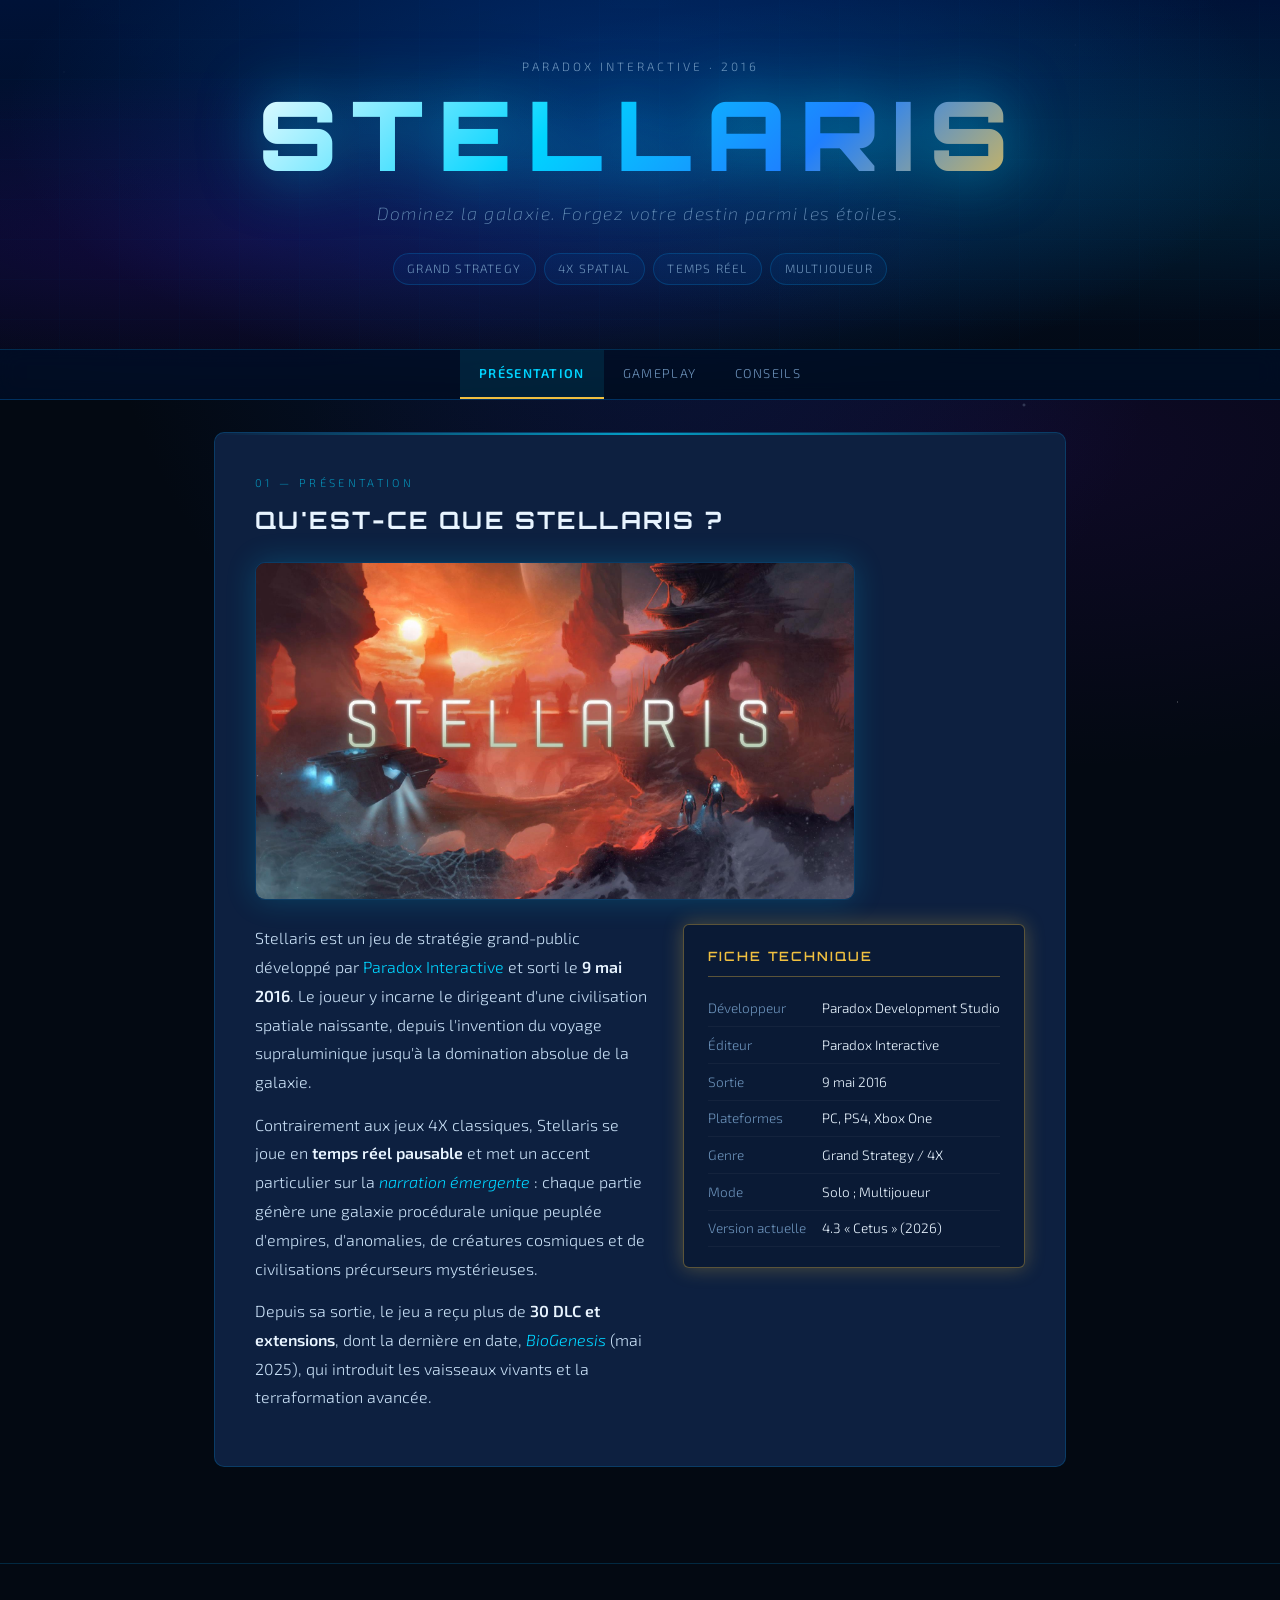
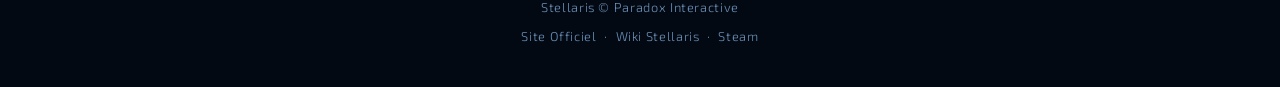
==== TP1/index.html @ 41fbeabe "V5" ====
<!DOCTYPE html>
<html lang="fr">
<head>
    <meta charset="UTF-8" />
    <meta name="viewport" content="width=device-width, initial-scale=1.0" />
    <title>Stellaris — Guide Complet</title>
    <link rel="stylesheet" href="TP2_CSS.css" />
</head>
<body>

<header>
    <div class="header-bg"></div>
    <div class="header-content">
        <p class="header-studio">Paradox Interactive · 2016</p>
        <h1>STELLARIS</h1>
        <p class="header-tagline">Dominez la galaxie. Forgez votre destin parmi les étoiles.</p>
        <div class="header-badges">
            <span class="badge">Grand Strategy</span>
            <span class="badge">4X Spatial</span>
            <span class="badge">Temps réel</span>
            <span class="badge">Multijoueur</span>
        </div>
    </div>
    <nav>
        <a href="index.html" class="active">Présentation</a>
        <a href="gameplay.html">Gameplay</a>
        <a href="conseils.html">Conseils</a>
    </nav>
</header>

<main>
<section id="presentation">
    <div class="section-label">01 — PRÉSENTATION</div>
    <h2>Qu'est-ce que Stellaris ?</h2>
    <img src="stellaris.jpg" alt="Stellaris - Logo et héros du jeu" class="section-img">
    <div class="two-col">
        <div>
            <p>
                Stellaris est un jeu de stratégie grand-public développé par
                <a href="https://www.paradoxinteractive.com" target="_blank">Paradox Interactive</a>
                et sorti le <strong>9 mai 2016</strong>. Le joueur y incarne le dirigeant d'une civilisation
                spatiale naissante, depuis l'invention du voyage supraluminique jusqu'à la domination absolue
                de la galaxie.
            </p>
            <p>
                Contrairement aux jeux 4X classiques, Stellaris se joue en <strong>temps réel pausable</strong>
                et met un accent particulier sur la <em>narration émergente</em> : chaque partie génère
                une galaxie procédurale unique peuplée d'empires, d'anomalies, de créatures cosmiques et
                de civilisations précurseurs mystérieuses.
            </p>
            <p>
                Depuis sa sortie, le jeu a reçu plus de <strong>30 DLC et extensions</strong>, dont la
                dernière en date, <em>BioGenesis</em> (mai 2025), qui introduit les vaisseaux vivants et
                la terraformation avancée.
            </p>
        </div>
        <div class="info-card">
            <h3>Fiche technique</h3>
            <table class="info-table">
                <tr><td>Développeur</td><td>Paradox Development Studio</td></tr>
                <tr><td>Éditeur</td><td>Paradox Interactive</td></tr>
                <tr><td>Sortie</td><td>9 mai 2016</td></tr>
                <tr><td>Plateformes</td><td>PC, PS4, Xbox One</td></tr>
                <tr><td>Genre</td><td>Grand Strategy / 4X</td></tr>
                <tr><td>Mode</td><td>Solo ; Multijoueur</td></tr>
                <tr><td>Version actuelle</td><td>4.3 « Cetus » (2026)</td></tr>
            </table>
        </div>
    </div>
</section>
</main>

<footer>
    <p>Stellaris © Paradox Interactive</p>
    <p class="footer-links">
        <a href="https://www.paradoxinteractive.com" target="_blank">Site Officiel</a> ·
        <a href="https://stellaris.paradoxwikis.com" target="_blank">Wiki Stellaris</a> ·
        <a href="https://store.steampowered.com/app/281990/Stellaris/" target="_blank">Steam</a>
    </p>
</footer>

</body>
</html>
---- TP1/TP2_CSS.css ----
@import url('https://fonts.googleapis.com/css2?family=Orbitron:wght@400;600;700;900&family=Exo+2:ital,wght@0,200;0,300;0,400;0,600;1,300&display=swap');

:root {
    --bg-void:     #030912;
    --bg-deep:     #060f1f;
    --bg-mid:      #0a1a35;
    --bg-card:     #0d2040;
    --bg-card-alt: #091628;
    --cyan:        #00d4ff;
    --blue:        #1e7fff;
    --gold:        #f0c040;
    --gold-dim:    #b8902a;
    --green:       #39d98a;
    --pink:        #ff6eb4;
    --text:        #c8dff5;
    --text-dim:    #6a90b8;
    --text-bright: #e8f4ff;
    --border:      rgba(0, 170, 255, 0.2);
    --border-gold: rgba(240, 192, 64, 0.35);
    --glow-cyan:   0 0 24px rgba(0, 212, 255, 0.4);
    --glow-gold:   0 0 20px rgba(240, 192, 64, 0.3);
    --radius:      10px;
    --radius-sm:   6px;
    --max-w:       900px;
}

*, *::before, *::after { box-sizing: border-box; margin: 0; padding: 0; }

html { scroll-behavior: smooth; }

body {
    font-family: 'Exo 2', sans-serif;
    font-weight: 300;
    font-size: 16px;
    line-height: 1.8;
    background-color: var(--bg-void);
    color: var(--text);
    overflow-x: hidden;
}

body::before {
    content: '';
    position: fixed;
    inset: 0;
    z-index: -1;
    background-image:
        radial-gradient(1px 1px at  5%  8%, rgba(255,255,255,.8) 0%, transparent 100%),
        radial-gradient(1px 1px at 14% 40%, rgba(255,255,255,.5) 0%, transparent 100%),
        radial-gradient(1px 1px at 22% 72%, rgba(255,255,255,.6) 0%, transparent 100%),
        radial-gradient(1px 1px at 37% 15%, rgba(255,255,255,.7) 0%, transparent 100%),
        radial-gradient(1px 1px at 48% 88%, rgba(255,255,255,.4) 0%, transparent 100%),
        radial-gradient(1px 1px at 61% 33%, rgba(255,255,255,.6) 0%, transparent 100%),
        radial-gradient(1px 1px at 73% 60%, rgba(255,255,255,.5) 0%, transparent 100%),
        radial-gradient(1px 1px at 84%  5%, rgba(255,255,255,.7) 0%, transparent 100%),
        radial-gradient(1px 1px at 92% 78%, rgba(255,255,255,.4) 0%, transparent 100%),
        radial-gradient(2px 2px at 28% 52%, rgba(200,230,255,.3) 0%, transparent 100%),
        radial-gradient(2px 2px at 55% 20%, rgba(200,230,255,.4) 0%, transparent 100%),
        radial-gradient(2px 2px at 80% 45%, rgba(200,230,255,.3) 0%, transparent 100%),
        radial-gradient(ellipse at 50%  0%, rgba(10, 50, 130,.4) 0%, transparent 65%),
        radial-gradient(ellipse at 80% 50%, rgba(60, 10, 120,.2) 0%, transparent 50%);
    background-color: var(--bg-void);
}

a { color: var(--cyan); text-decoration: none; transition: color .2s; }
a:hover { color: var(--gold); }

h2 {
    font-family: 'Orbitron', sans-serif;
    font-weight: 700;
    font-size: clamp(1.2rem, 3vw, 1.5rem);
    letter-spacing: .1em;
    text-transform: uppercase;
    color: var(--text-bright);
    margin-bottom: 1.2rem;
}

h3 {
    font-family: 'Exo 2', sans-serif;
    font-weight: 600;
    font-size: 1rem;
    color: var(--cyan);
    margin-bottom: .5rem;
}

p { margin-bottom: .85rem; }

.section-img {
    width: 100%;
    max-width: 600px;
    height: auto;
    border-radius: var(--radius);
    border: 1px solid var(--border);
    margin-bottom: 1.5rem;
    display: block;
    box-shadow: 0 0 30px rgba(0, 212, 255, 0.2);
    transition: transform .3s ease, box-shadow .3s ease;
}

.section-img:hover {
    transform: scale(1.02);
    box-shadow: var(--glow-cyan);
}

strong { color: var(--text-bright); font-weight: 600; }
em { color: var(--cyan); font-style: italic; }

header {
    position: relative;
    overflow: hidden;
    background: linear-gradient(180deg, rgba(0,20,60,.9) 0%, var(--bg-void) 100%);
    border-bottom: 1px solid var(--border);
    text-align: center;
    padding: 0;
}

.header-bg {
    position: absolute;
    inset: 0;
    background:
        radial-gradient(ellipse at 50% 30%, rgba(0, 100, 220, .35) 0%, transparent 70%),
        radial-gradient(ellipse at 20% 60%, rgba(80, 0, 180, .2) 0%, transparent 50%),
        radial-gradient(ellipse at 80% 40%, rgba(0, 180, 200, .15) 0%, transparent 50%);
    z-index: 0;
}

.header-bg::after {
    content: '';
    position: absolute;
    inset: 0;
    background-image:
        repeating-linear-gradient(0deg,  transparent, transparent 39px, rgba(0,150,255,.06) 40px),
        repeating-linear-gradient(90deg, transparent, transparent 59px, rgba(0,150,255,.06) 60px);
    opacity: .6;
}

.header-content {
    position: relative;
    z-index: 1;
    padding: 3.5rem 2rem 2rem;
    max-width: var(--max-w);
    margin: 0 auto;
}

.header-studio {
    font-size: .75rem;
    letter-spacing: .25em;
    text-transform: uppercase;
    color: var(--text-dim);
    margin-bottom: .5rem;
}

h1 {
    font-family: 'Orbitron', sans-serif;
    font-weight: 900;
    font-size: clamp(3rem, 10vw, 6rem);
    letter-spacing: .15em;
    text-transform: uppercase;
    line-height: 1;
    margin-bottom: 1rem;

    background: linear-gradient(135deg, #fff 0%, var(--cyan) 40%, var(--blue) 70%, var(--gold) 100%);
    -webkit-background-clip: text;
    -webkit-text-fill-color: transparent;
    background-clip: text;
    filter: drop-shadow(0 0 30px rgba(0,212,255,.5));

    animation: titleIn .9s ease both;
}

@keyframes titleIn {
    from { opacity: 0; transform: translateY(-20px) scale(.96); filter: drop-shadow(0 0 0 transparent); }
    to   { opacity: 1; transform: translateY(0)     scale(1);   }
}

.header-tagline {
    font-size: clamp(.85rem, 2.5vw, 1.1rem);
    font-weight: 200;
    color: var(--text-dim);
    letter-spacing: .08em;
    margin-bottom: 1.5rem;
    font-style: italic;
}

.header-badges {
    display: flex;
    flex-wrap: wrap;
    gap: .5rem;
    justify-content: center;
    margin-bottom: 2rem;
}

.badge {
    padding: .25rem .85rem;
    border: 1px solid var(--border);
    border-radius: 2rem;
    font-size: .75rem;
    letter-spacing: .1em;
    text-transform: uppercase;
    color: var(--text-dim);
    background: rgba(0, 100, 200, .1);
}

nav {
    position: relative;
    z-index: 1;
    display: flex;
    flex-wrap: wrap;
    justify-content: center;
    gap: 0;
    border-top: 1px solid var(--border);
    background: rgba(0, 15, 40, .7);
    backdrop-filter: blur(10px);
}

nav a {
    padding: .75rem 1.2rem;
    font-size: .8rem;
    letter-spacing: .1em;
    text-transform: uppercase;
    color: var(--text-dim);
    transition: color .2s, background .2s, border-color .2s;
    border-bottom: 2px solid transparent;
    position: relative;
}

nav a:hover {
    color: var(--cyan);
    background: rgba(0, 212, 255, .06);
    border-bottom-color: var(--cyan);
}

nav a.active {
    color: var(--cyan);
    background: rgba(0, 212, 255, .1);
    border-bottom-color: var(--gold);
    font-weight: 600;
}

main {
    max-width: var(--max-w);
    margin: 0 auto;
    padding: 2rem 1.5rem 4rem;
    width: 100%;
}

section {
    background: var(--bg-card);
    border: 1px solid var(--border);
    border-radius: var(--radius);
    padding: 2.5rem;
    margin-bottom: 2rem;
    position: relative;
    overflow: hidden;

    animation: sectionIn .6s ease both;
}

section::before {
    content: '';
    position: absolute;
    top: 0; left: 0; right: 0;
    height: 2px;
    background: linear-gradient(90deg, transparent, var(--cyan), transparent);
    opacity: .7;
}

@keyframes sectionIn {
    from { opacity: 0; transform: translateY(16px); }
    to   { opacity: 1; transform: translateY(0); }
}

section:nth-child(1) { animation-delay: .05s; }
section:nth-child(2) { animation-delay: .1s; }
section:nth-child(3) { animation-delay: .15s; }

.section-label {
    font-size: .7rem;
    letter-spacing: .3em;
    text-transform: uppercase;
    color: var(--cyan);
    opacity: .6;
    margin-bottom: .4rem;
}

.two-col {
    display: grid;
    grid-template-columns: 1fr auto;
    gap: 2rem;
    align-items: start;
}

.info-card {
    background: var(--bg-mid);
    border: 1px solid var(--border-gold);
    border-radius: var(--radius-sm);
    padding: 1.25rem 1.5rem;
    min-width: 260px;
    box-shadow: var(--glow-gold);
}

.info-card h3 {
    color: var(--gold);
    font-family: 'Orbitron', sans-serif;
    font-size: .8rem;
    letter-spacing: .15em;
    text-transform: uppercase;
    margin-bottom: .85rem;
    border-bottom: 1px solid var(--border-gold);
    padding-bottom: .5rem;
}

.info-table { width: 100%; border-collapse: collapse; }
.info-table td {
    padding: .35rem 0;
    font-size: .85rem;
    border-bottom: 1px solid rgba(255,255,255,.04);
}
.info-table td:first-child { color: var(--text-dim); padding-right: 1rem; white-space: nowrap; }
.info-table td:last-child  { color: var(--text-bright); }

.pilier-grid {
    display: grid;
    grid-template-columns: repeat(auto-fit, minmax(240px, 1fr));
    gap: 1rem;
    margin: 1.5rem 0;
}

.pilier {
    background: var(--bg-mid);
    border: 1px solid var(--border);
    border-radius: var(--radius-sm);
    padding: 1.25rem;
    transition: border-color .25s, transform .25s, box-shadow .25s;
}

.pilier:hover {
    border-color: var(--cyan);
    transform: translateY(-3px);
    box-shadow: var(--glow-cyan);
}

.pilier-icon {
    font-size: 1.8rem;
    margin-bottom: .5rem;
    display: block;
}

.pilier h3 {
    font-family: 'Orbitron', sans-serif;
    font-size: .85rem;
    letter-spacing: .08em;
    text-transform: uppercase;
    margin-bottom: .5rem;
}

.pilier p { font-size: .88rem; color: var(--text); margin: 0; }

.highlight-box {
    display: flex;
    gap: 1rem;
    align-items: flex-start;
    background: rgba(0, 130, 200, .08);
    border: 1px solid rgba(0, 212, 255, .25);
    border-left: 3px solid var(--cyan);
    border-radius: var(--radius-sm);
    padding: 1rem 1.25rem;
    margin-top: 1.5rem;
}

.highlight-icon { font-size: 1.4rem; flex-shrink: 0; line-height: 1.6; }
.highlight-box p { margin: 0; font-size: .9rem; }

.civ-grid {
    display: grid;
    grid-template-columns: repeat(auto-fit, minmax(280px, 1fr));
    gap: 1rem;
    margin-top: 1.5rem;
}

.civ-block {
    background: var(--bg-mid);
    border: 1px solid var(--border);
    border-radius: var(--radius-sm);
    padding: 1.25rem;
}

.civ-block h3 { font-family: 'Orbitron', sans-serif; font-size: .85rem; letter-spacing: .06em; text-transform: uppercase; margin-bottom: .75rem; }

.civ-block ul { list-style: none; padding: 0; }
.civ-block ul li {
    padding: .3rem 0 .3rem 1.2rem;
    position: relative;
    font-size: .88rem;
    border-bottom: 1px solid rgba(255,255,255,.04);
}
.civ-block ul li::before { content: '▹'; position: absolute; left: 0; color: var(--cyan); font-size: .8rem; top: .3rem; }
.civ-block ul li strong { color: var(--gold); }
.civ-block ul li em { color: var(--cyan); }

.ascension-grid {
    display: grid;
    grid-template-columns: repeat(auto-fit, minmax(200px, 1fr));
    gap: 1rem;
    margin: 1.5rem 0;
}

.asc-card {
    border: 1px solid var(--border);
    border-radius: var(--radius-sm);
    padding: 1.25rem;
    transition: transform .25s, box-shadow .25s;
    position: relative;
    overflow: hidden;
}

.asc-card::after {
    content: '';
    position: absolute;
    inset: 0;
    opacity: .04;
    background: radial-gradient(ellipse at 50% 0%, white 0%, transparent 70%);
    pointer-events: none;
}

.asc-card:hover { transform: translateY(-4px); }

.asc-bio   { background: linear-gradient(160deg, #091a28, #0a2010); border-color: rgba(57,217,138,.3); }
.asc-synth { background: linear-gradient(160deg, #091a28, #10122a); border-color: rgba(100,130,255,.3); }
.asc-psi   { background: linear-gradient(160deg, #091a28, #180a28); border-color: rgba(200,80,255,.3); }
.asc-cyber { background: linear-gradient(160deg, #091a28, #1a1208); border-color: rgba(255,160,60,.3); }

.asc-bio:hover   { box-shadow: 0 0 22px rgba(57,217,138,.25); }
.asc-synth:hover { box-shadow: 0 0 22px rgba(100,130,255,.25); }
.asc-psi:hover   { box-shadow: 0 0 22px rgba(200,80,255,.25); }
.asc-cyber:hover { box-shadow: 0 0 22px rgba(255,160,60,.25); }

.asc-header { display: flex; align-items: center; gap: .6rem; margin-bottom: .75rem; }
.asc-icon { font-size: 1.5rem; }

.asc-bio   h3 { color: var(--green); }
.asc-synth h3 { color: #7888ff; }
.asc-psi   h3 { color: #cc55ff; }
.asc-cyber h3 { color: #ffaa3c; }

.asc-card p { font-size: .875rem; margin-bottom: 1rem; }

.asc-stat {
    display: flex;
    align-items: center;
    gap: .6rem;
    margin-bottom: .35rem;
    font-size: .75rem;
    color: var(--text-dim);
}

.asc-stat > span:first-child { width: 70px; flex-shrink: 0; }

.stat-bar {
    flex: 1;
    height: 4px;
    border-radius: 2px;
    background: rgba(255,255,255,.08);
    position: relative;
    overflow: hidden;
}

.stat-bar::after {
    content: '';
    position: absolute;
    left: 0; top: 0; bottom: 0;
    width: var(--pct);
    background: linear-gradient(90deg, var(--cyan), var(--blue));
    border-radius: 2px;
    transition: width .8s ease;
}

.crise-list { display: flex; flex-direction: column; gap: .85rem; margin-top: 1.5rem; }

.crise {
    background: var(--bg-mid);
    border: 1px solid rgba(200,50,50,.2);
    border-left: 3px solid rgba(255,80,80,.5);
    border-radius: var(--radius-sm);
    padding: 1rem 1.25rem;
    transition: border-color .2s, box-shadow .2s;
}

.crise:hover {
    border-left-color: rgba(255,80,80,.9);
    box-shadow: -4px 0 16px rgba(255,80,80,.15);
}

.crise-name {
    font-family: 'Orbitron', sans-serif;
    font-size: .85rem;
    letter-spacing: .06em;
    text-transform: uppercase;
    color: #ff7070;
    margin-bottom: .5rem;
}

.crise p { font-size: .88rem; margin: 0; }

.dlc-grid {
    display: grid;
    grid-template-columns: repeat(auto-fit, minmax(250px, 1fr));
    gap: 1rem;
    margin-top: 1.5rem;
}

.dlc-card {
    background: var(--bg-mid);
    border: 1px solid var(--border);
    border-radius: var(--radius-sm);
    padding: 1.25rem;
    position: relative;
    transition: transform .25s, border-color .25s, box-shadow .25s;
}

.dlc-card:hover { transform: translateY(-3px); }

.dlc-must     { border-top: 2px solid var(--gold); }
.dlc-recommande { border-top: 2px solid var(--cyan); }
.dlc-nouveau  { border-top: 2px solid var(--green); }

.dlc-must:hover     { box-shadow: var(--glow-gold); border-color: var(--border-gold); }
.dlc-recommande:hover { box-shadow: var(--glow-cyan); }
.dlc-nouveau:hover  { box-shadow: 0 0 20px rgba(57,217,138,.3); }

.dlc-tier {
    display: inline-block;
    font-size: .65rem;
    letter-spacing: .15em;
    text-transform: uppercase;
    padding: .15rem .5rem;
    border-radius: 2px;
    margin-bottom: .6rem;
}

.dlc-must .dlc-tier     { background: rgba(240,192,64,.15); color: var(--gold); border: 1px solid var(--border-gold); }
.dlc-recommande .dlc-tier { background: rgba(0,212,255,.1);   color: var(--cyan); border: 1px solid var(--border); }
.dlc-nouveau .dlc-tier  { background: rgba(57,217,138,.1);  color: var(--green); border: 1px solid rgba(57,217,138,.3); }

.dlc-card h3 { color: var(--text-bright); font-family: 'Orbitron', sans-serif; font-size: .85rem; margin-bottom: .5rem; }
.dlc-card p  { font-size: .875rem; margin: 0; }

.tips-grid {
    display: grid;
    grid-template-columns: repeat(auto-fit, minmax(240px, 1fr));
    gap: 1rem;
    margin-top: 1.5rem;
}

.tip {
    background: var(--bg-mid);
    border: 1px solid var(--border);
    border-radius: var(--radius-sm);
    padding: 1.25rem;
    transition: border-color .25s, transform .25s;
}

.tip:hover { border-color: var(--cyan); transform: translateY(-3px); }

.tip-num {
    display: block;
    font-family: 'Orbitron', sans-serif;
    font-size: 1.4rem;
    font-weight: 900;
    color: rgba(0,212,255,.15);
    line-height: 1;
    margin-bottom: .3rem;
}

.tip h3 { color: var(--text-bright); font-size: .9rem; margin-bottom: .4rem; }
.tip p  { font-size: .875rem; margin: 0; }

footer {
    border-top: 1px solid var(--border);
    text-align: center;
    padding: 2rem 1.5rem;
    background: var(--bg-void);
    color: var(--text-dim);
    font-size: .8rem;
    letter-spacing: .05em;
}

footer p { margin-bottom: .4rem; }
.footer-links a { color: var(--text-dim); margin: 0 .25rem; }
.footer-links a:hover { color: var(--cyan); }

@media (max-width: 720px) {
    .two-col { grid-template-columns: 1fr; }
    .info-card { min-width: unset; }
    section { padding: 1.5rem 1.25rem; margin-bottom: 1.5rem; }
    nav a { padding: .6rem .8rem; font-size: .72rem; }
    h1 { font-size: 2.8rem; }
    .section-img { max-width: 100%; margin-bottom: 1.2rem; }
    main { padding: 1.5rem 1rem 3rem; }
}

@media (max-width: 480px) {
    .pilier-grid,
    .civ-grid,
    .ascension-grid,
    .dlc-grid,
    .tips-grid,
    .crise-list { grid-template-columns: 1fr; }
    nav { flex-direction: column; }
    nav a { padding: .5rem 1rem; text-align: center; border-bottom: none; border-right: 2px solid transparent; }
    nav a:hover { border-right-color: var(--cyan); }
    nav a.active { border-right-color: var(--gold); }
    main { padding: 1rem 0.75rem 2rem; }
    section { padding: 1.2rem 1rem; margin-bottom: 1rem; }
}
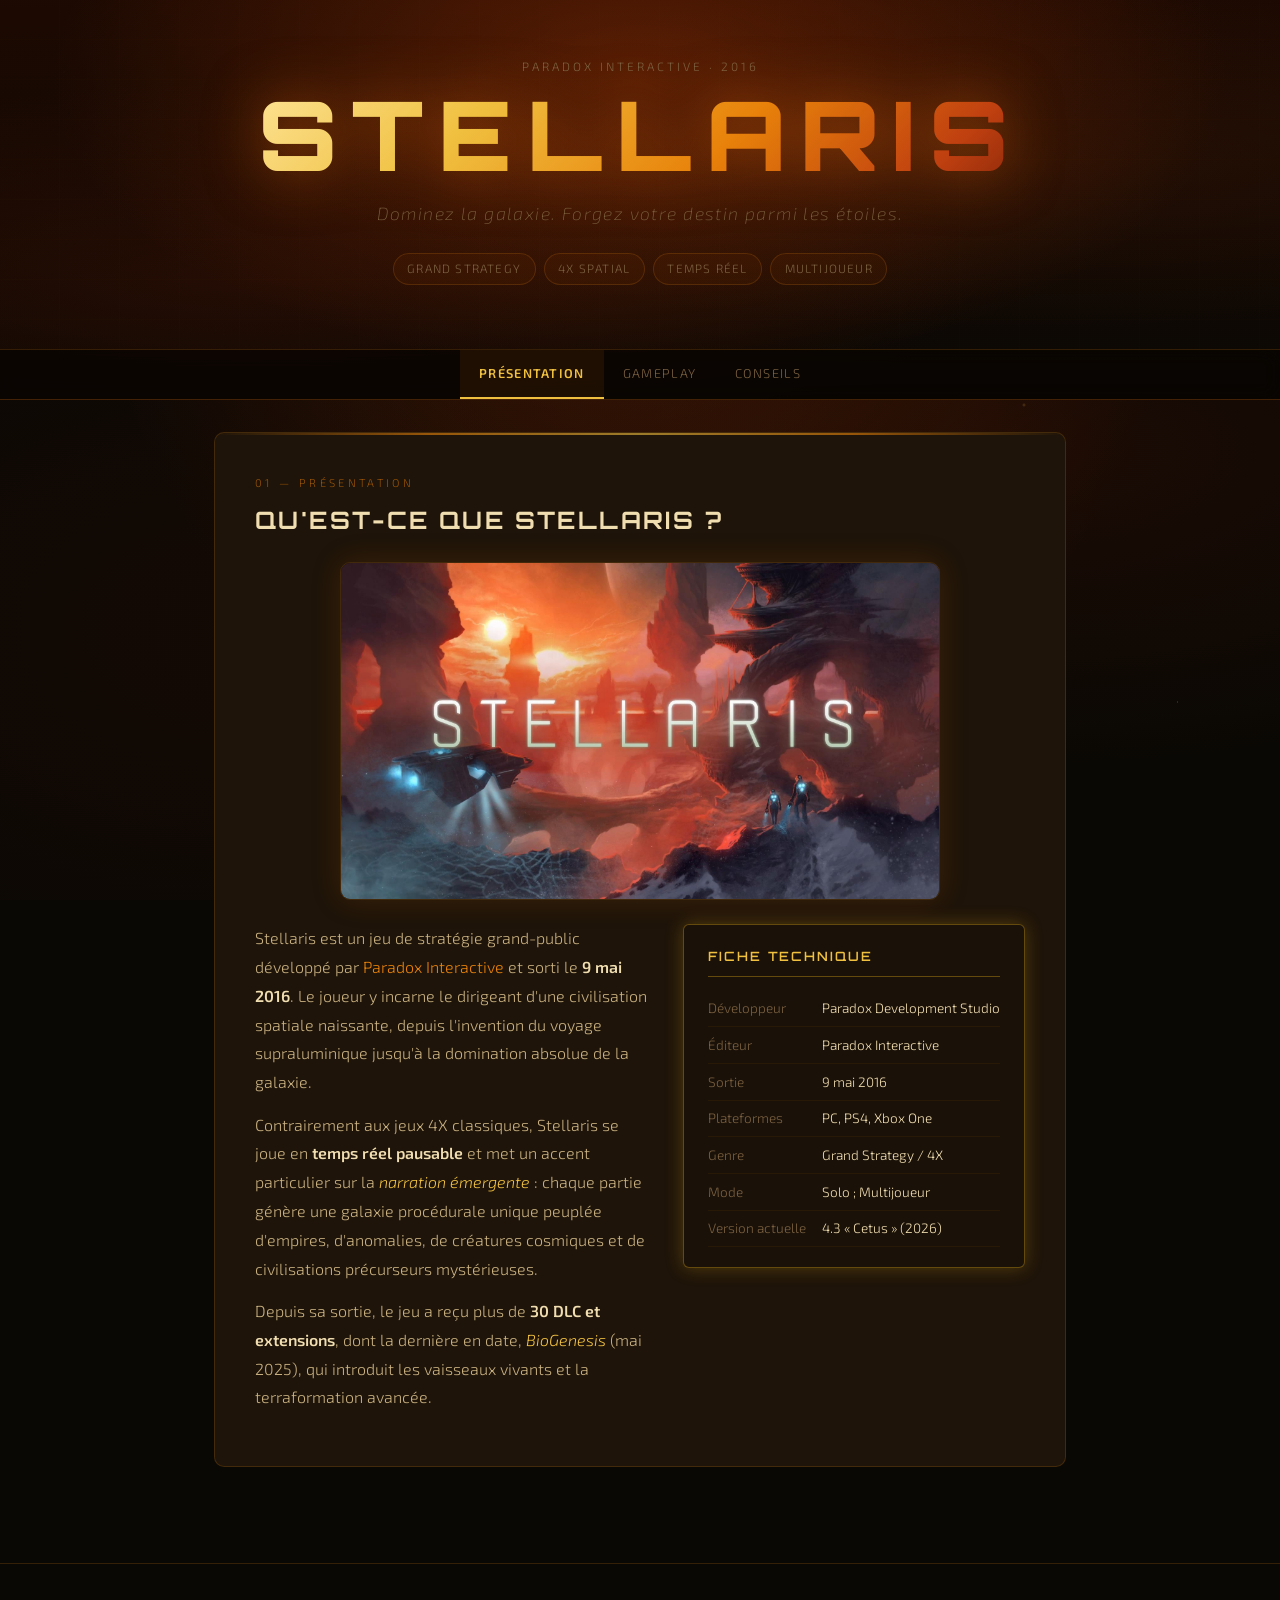
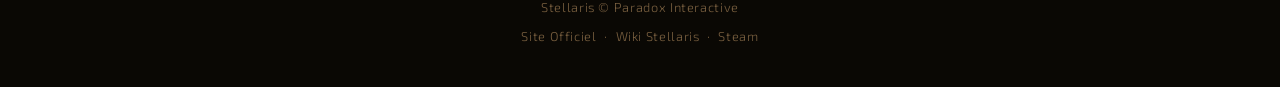
==== commit 75e975f1: "V5.3" ====
--- a/TP1/index.html
+++ b/TP1/index.html
@@ -4,7 +4,7 @@
     <meta charset="UTF-8" />
     <meta name="viewport" content="width=device-width, initial-scale=1.0" />
     <title>Stellaris — Guide Complet</title>
-    <link rel="stylesheet" href="TP2_CSS.css" />
+    <link rel="stylesheet" href="style.css" />
 </head>
 <body>
 
--- a/TP1/style.css
+++ b/TP1/style.css
@@ -0,0 +1,616 @@
+@import url('https://fonts.googleapis.com/css2?family=Orbitron:wght@400;600;700;900&family=Exo+2:ital,wght@0,200;0,300;0,400;0,600;1,300&display=swap');
+
+:root {
+    --bg-void:     #0a0804;   
+    --bg-deep:     #100c06;
+    --bg-mid:      #1a1108;   
+    --bg-card:     #1e1409;   
+    --bg-card-alt: #150f07;
+
+    --orange:      #e8820a;   
+    --amber:       #c96d08;   
+    --gold:        #d4a017;   
+    --gold-dim:    #8a6610;   
+    --gold-bright: #f0c040;   
+
+    --red-dark:    #7a1e10;   
+    --red-mid:     #b03020;  
+    --green-dim:   #3a6020;   
+    --green:       #5a9030;   
+    --purple-dim:  #3a1840;   
+    --steel:       #4a5060;   
+
+    --text:        #c8b080;  
+    --text-dim:    #7a6040; 
+    --text-bright: #f0ddb0;   
+    --text-muted:  #504030;   
+
+    --border:      rgba(200, 120, 20, 0.22);   
+    --border-gold: rgba(212, 160, 23, 0.40);   
+    --border-dark: rgba(150, 90, 15, 0.15);    
+
+    --glow-orange: 0 0 20px rgba(232, 130, 10, 0.35);
+    --glow-gold:   0 0 18px rgba(212, 160, 23, 0.30);
+    --glow-red:    0 0 18px rgba(180, 40, 20, 0.30);
+
+    --radius:      10px;
+    --radius-sm:   6px;
+    --max-w:       900px;
+}
+
+*, *::before, *::after { box-sizing: border-box; margin: 0; padding: 0; }
+html { scroll-behavior: smooth; }
+
+body {
+    font-family: 'Exo 2', sans-serif;
+    font-weight: 300;
+    font-size: 16px;
+    line-height: 1.8;
+    background-color: var(--bg-void);
+    color: var(--text);
+    overflow-x: hidden;
+}
+
+body::before {
+    content: '';
+    position: fixed;
+    inset: 0;
+    z-index: -1;
+    background-image:
+        radial-gradient(1px 1px at  5%  8%,  rgba(255,220,160,.7) 0%, transparent 100%),
+        radial-gradient(1px 1px at 14% 40%,  rgba(255,200,120,.4) 0%, transparent 100%),
+        radial-gradient(1px 1px at 22% 72%,  rgba(255,230,180,.5) 0%, transparent 100%),
+        radial-gradient(1px 1px at 37% 15%,  rgba(255,210,140,.6) 0%, transparent 100%),
+        radial-gradient(1px 1px at 48% 88%,  rgba(255,200,120,.3) 0%, transparent 100%),
+        radial-gradient(1px 1px at 61% 33%,  rgba(255,230,170,.5) 0%, transparent 100%),
+        radial-gradient(1px 1px at 73% 60%,  rgba(255,210,140,.4) 0%, transparent 100%),
+        radial-gradient(1px 1px at 84%  5%,  rgba(255,220,160,.6) 0%, transparent 100%),
+        radial-gradient(1px 1px at 92% 78%,  rgba(255,200,120,.3) 0%, transparent 100%),
+        radial-gradient(2px 2px at 28% 52%,  rgba(240,180, 80,.25) 0%, transparent 100%),
+        radial-gradient(2px 2px at 55% 20%,  rgba(240,190, 90,.3)  0%, transparent 100%),
+        radial-gradient(2px 2px at 80% 45%,  rgba(240,180, 80,.25) 0%, transparent 100%),
+        radial-gradient(ellipse at 50%   0%, rgba(120, 40,  5, .5)  0%, transparent 65%),
+        radial-gradient(ellipse at 80%  50%, rgba( 80, 20,  5, .25) 0%, transparent 50%),
+        radial-gradient(ellipse at 20%  70%, rgba( 60, 15,  5, .2)  0%, transparent 50%);
+    background-color: var(--bg-void);
+}
+
+a { color: var(--orange); text-decoration: none; transition: color .2s; }
+a:hover { color: var(--gold-bright); }
+
+h2 {
+    font-family: 'Orbitron', sans-serif;
+    font-weight: 700;
+    font-size: clamp(1.2rem, 3vw, 1.5rem);
+    letter-spacing: .1em;
+    text-transform: uppercase;
+    color: var(--text-bright);
+    margin-bottom: 1.2rem;
+}
+
+h3 {
+    font-family: 'Exo 2', sans-serif;
+    font-weight: 600;
+    font-size: 1rem;
+    color: var(--orange);
+    margin-bottom: .5rem;
+}
+
+p { margin-bottom: .85rem; }
+strong { color: var(--text-bright); font-weight: 600; }
+em { color: var(--gold-bright); font-style: italic; }
+
+.section-img {
+    width: 100%;
+    max-width: 600px;
+    height: auto;
+    border-radius: var(--radius);
+    border: 1px solid var(--border);
+    margin: 0 auto 1.5rem;
+    display: block;
+    box-shadow: 0 0 30px rgba(180, 90, 10, 0.2);
+    transition: transform .3s ease, box-shadow .3s ease;
+}
+.section-img:hover {
+    transform: scale(1.02);
+    box-shadow: var(--glow-orange);
+}
+
+header {
+    position: relative;
+    overflow: hidden;
+    background: linear-gradient(180deg, rgba(30, 10, 2, .95) 0%, var(--bg-void) 100%);
+    border-bottom: 1px solid var(--border);
+    text-align: center;
+    padding: 0;
+}
+
+.header-bg {
+    position: absolute;
+    inset: 0;
+    background:
+        radial-gradient(ellipse at 50% 20%, rgba(180, 60,  5, .4) 0%, transparent 65%),
+        radial-gradient(ellipse at 20% 70%, rgba(120, 30,  5, .2) 0%, transparent 50%),
+        radial-gradient(ellipse at 80% 40%, rgba(100, 40, 10, .2) 0%, transparent 50%);
+    z-index: 0;
+}
+
+.header-bg::after {
+    content: '';
+    position: absolute;
+    inset: 0;
+    background-image:
+        repeating-linear-gradient(0deg,  transparent, transparent 39px, rgba(200, 100, 10, .04) 40px),
+        repeating-linear-gradient(90deg, transparent, transparent 59px, rgba(200, 100, 10, .04) 60px);
+    opacity: .7;
+}
+
+.header-content {
+    position: relative;
+    z-index: 1;
+    padding: 3.5rem 2rem 2rem;
+    max-width: var(--max-w);
+    margin: 0 auto;
+}
+
+.header-studio {
+    font-size: .75rem;
+    letter-spacing: .25em;
+    text-transform: uppercase;
+    color: var(--text-dim);
+    margin-bottom: .5rem;
+}
+
+h1 {
+    font-family: 'Orbitron', sans-serif;
+    font-weight: 900;
+    font-size: clamp(3rem, 10vw, 6rem);
+    letter-spacing: .15em;
+    text-transform: uppercase;
+    line-height: 1;
+    margin-bottom: 1rem;
+
+    background: linear-gradient(135deg,
+        #ffe8a0  0%,
+        #f0c040 30%,
+        #e8820a 60%,
+        #c04010 85%,
+        #7a2008 100%);
+    -webkit-background-clip: text;
+    -webkit-text-fill-color: transparent;
+    background-clip: text;
+    filter: drop-shadow(0 0 28px rgba(220, 100, 10, .55));
+
+    animation: titleIn .9s ease both;
+}
+
+@keyframes titleIn {
+    from { opacity: 0; transform: translateY(-20px) scale(.96); }
+    to   { opacity: 1; transform: translateY(0)     scale(1); }
+}
+
+.header-tagline {
+    font-size: clamp(.85rem, 2.5vw, 1.1rem);
+    font-weight: 200;
+    color: var(--text-dim);
+    letter-spacing: .08em;
+    margin-bottom: 1.5rem;
+    font-style: italic;
+}
+
+.header-badges {
+    display: flex;
+    flex-wrap: wrap;
+    gap: .5rem;
+    justify-content: center;
+    margin-bottom: 2rem;
+}
+
+.badge {
+    padding: .25rem .85rem;
+    border: 1px solid var(--border);
+    border-radius: 2rem;
+    font-size: .75rem;
+    letter-spacing: .1em;
+    text-transform: uppercase;
+    color: var(--text-dim);
+    background: rgba(150, 60, 5, .1);
+}
+
+nav {
+    position: relative;
+    z-index: 1;
+    display: flex;
+    flex-wrap: wrap;
+    justify-content: center;
+    border-top: 1px solid var(--border);
+    background: rgba(8, 5, 2, .75);
+    backdrop-filter: blur(10px);
+}
+
+nav a {
+    padding: .75rem 1.2rem;
+    font-size: .8rem;
+    letter-spacing: .1em;
+    text-transform: uppercase;
+    color: var(--text-dim);
+    transition: color .2s, background .2s, border-color .2s;
+    border-bottom: 2px solid transparent;
+    position: relative;
+}
+
+nav a:hover {
+    color: var(--orange);
+    background: rgba(200, 80, 10, .07);
+    border-bottom-color: var(--orange);
+}
+
+nav a.active {
+    color: var(--gold-bright);
+    background: rgba(200, 100, 10, .1);
+    border-bottom-color: var(--gold-bright);
+    font-weight: 600;
+}
+
+main {
+    max-width: var(--max-w);
+    margin: 0 auto;
+    padding: 2rem 1.5rem 4rem;
+    width: 100%;
+}
+
+section {
+    background: var(--bg-card);
+    border: 1px solid var(--border);
+    border-radius: var(--radius);
+    padding: 2.5rem;
+    margin-bottom: 2rem;
+    position: relative;
+    overflow: hidden;
+    animation: sectionIn .6s ease both;
+}
+
+section::before {
+    content: '';
+    position: absolute;
+    top: 0; left: 0; right: 0;
+    height: 2px;
+    background: linear-gradient(90deg, transparent, var(--orange), var(--gold-bright), var(--orange), transparent);
+    opacity: .6;
+}
+
+@keyframes sectionIn {
+    from { opacity: 0; transform: translateY(16px); }
+    to   { opacity: 1; transform: translateY(0); }
+}
+
+section:nth-child(1) { animation-delay: .05s; }
+section:nth-child(2) { animation-delay: .1s; }
+section:nth-child(3) { animation-delay: .15s; }
+
+.section-label {
+    font-size: .7rem;
+    letter-spacing: .3em;
+    text-transform: uppercase;
+    color: var(--amber);
+    opacity: .7;
+    margin-bottom: .4rem;
+}
+
+.two-col {
+    display: grid;
+    grid-template-columns: 1fr auto;
+    gap: 2rem;
+    align-items: start;
+}
+
+.info-card {
+    background: var(--bg-mid);
+    border: 1px solid var(--border-gold);
+    border-radius: var(--radius-sm);
+    padding: 1.25rem 1.5rem;
+    min-width: 260px;
+    box-shadow: var(--glow-gold);
+}
+
+.info-card h3 {
+    color: var(--gold-bright);
+    font-family: 'Orbitron', sans-serif;
+    font-size: .8rem;
+    letter-spacing: .15em;
+    text-transform: uppercase;
+    margin-bottom: .85rem;
+    border-bottom: 1px solid var(--border-gold);
+    padding-bottom: .5rem;
+}
+
+.info-table { width: 100%; border-collapse: collapse; }
+.info-table td {
+    padding: .35rem 0;
+    font-size: .85rem;
+    border-bottom: 1px solid rgba(200, 120, 10, .08);
+}
+.info-table td:first-child { color: var(--text-dim);    padding-right: 1rem; white-space: nowrap; }
+.info-table td:last-child  { color: var(--text-bright); }
+
+.pilier-grid {
+    display: grid;
+    grid-template-columns: repeat(auto-fit, minmax(240px, 1fr));
+    gap: 1rem;
+    margin: 1.5rem 0;
+}
+
+.pilier {
+    background: var(--bg-mid);
+    border: 1px solid var(--border-dark);
+    border-left: 2px solid var(--amber);
+    border-radius: var(--radius-sm);
+    padding: 1.25rem;
+    transition: border-color .25s, transform .25s, box-shadow .25s;
+}
+
+.pilier:hover {
+    border-color: var(--orange);
+    border-left-color: var(--gold-bright);
+    transform: translateY(-3px);
+    box-shadow: var(--glow-orange);
+}
+
+.pilier-icon {
+    font-size: 1.8rem;
+    margin-bottom: .5rem;
+    display: block;
+}
+
+.pilier h3 {
+    font-family: 'Orbitron', sans-serif;
+    font-size: .85rem;
+    letter-spacing: .08em;
+    text-transform: uppercase;
+    margin-bottom: .5rem;
+    color: var(--gold-bright);
+}
+
+.pilier p { font-size: .88rem; color: var(--text); margin: 0; }
+
+.highlight-box {
+    display: flex;
+    gap: 1rem;
+    align-items: flex-start;
+    background: rgba(160, 80, 5, .07);
+    border: 1px solid rgba(200, 120, 10, .25);
+    border-left: 3px solid var(--orange);
+    border-radius: var(--radius-sm);
+    padding: 1rem 1.25rem;
+    margin-top: 1.5rem;
+}
+
+.highlight-icon { font-size: 1.4rem; flex-shrink: 0; line-height: 1.6; }
+.highlight-box p { margin: 0; font-size: .9rem; }
+
+.civ-grid {
+    display: grid;
+    grid-template-columns: repeat(auto-fit, minmax(280px, 1fr));
+    gap: 1rem;
+    margin-top: 1.5rem;
+}
+
+.civ-block {
+    background: var(--bg-mid);
+    border: 1px solid var(--border-dark);
+    border-radius: var(--radius-sm);
+    padding: 1.25rem;
+}
+
+.civ-block h3 {
+    font-family: 'Orbitron', sans-serif;
+    font-size: .85rem;
+    letter-spacing: .06em;
+    text-transform: uppercase;
+    margin-bottom: .75rem;
+    color: var(--gold-bright);
+}
+
+.civ-block ul { list-style: none; padding: 0; }
+.civ-block ul li {
+    padding: .3rem 0 .3rem 1.2rem;
+    position: relative;
+    font-size: .88rem;
+    border-bottom: 1px solid rgba(200, 100, 10, .06);
+}
+.civ-block ul li::before {
+    content: '▹';
+    position: absolute;
+    left: 0;
+    color: var(--amber);
+    font-size: .8rem;
+    top: .3rem;
+}
+.civ-block ul li strong { color: var(--gold-bright); }
+.civ-block ul li em     { color: var(--orange); }
+
+.ascension-grid {
+    display: grid;
+    grid-template-columns: repeat(auto-fit, minmax(200px, 1fr));
+    gap: 1rem;
+    margin: 1.5rem 0;
+}
+
+.asc-card {
+    border: 1px solid var(--border-dark);
+    border-radius: var(--radius-sm);
+    padding: 1.25rem;
+    transition: transform .25s, box-shadow .25s;
+    position: relative;
+    overflow: hidden;
+}
+
+.asc-card::after {
+    content: '';
+    position: absolute;
+    inset: 0;
+    opacity: .04;
+    background: radial-gradient(ellipse at 50% 0%, rgba(255,180,60,1) 0%, transparent 70%);
+    pointer-events: none;
+}
+
+.asc-card:hover { transform: translateY(-4px); }
+
+.asc-bio   { background: linear-gradient(160deg, #12100a, #0e1a08); border-color: rgba(80,140, 30,.35); }
+.asc-synth { background: linear-gradient(160deg, #12100a, #0d1018); border-color: rgba(60, 80,130,.35); }
+.asc-psi   { background: linear-gradient(160deg, #12100a, #160a1a); border-color: rgba(130, 40,160,.35); }
+.asc-cyber { background: linear-gradient(160deg, #12100a, #1a1205); border-color: rgba(200,120, 20,.4); }
+
+.asc-bio:hover   { box-shadow: 0 0 22px rgba( 80,140, 30,.3); }
+.asc-synth:hover { box-shadow: 0 0 22px rgba( 60, 80,130,.3); }
+.asc-psi:hover   { box-shadow: 0 0 22px rgba(130, 40,160,.3); }
+.asc-cyber:hover { box-shadow: var(--glow-orange); }
+
+.asc-header { display: flex; align-items: center; gap: .6rem; margin-bottom: .75rem; }
+.asc-icon   { font-size: 1.5rem; }
+
+.asc-bio   h3 { color: #6ab830; }
+.asc-synth h3 { color: #7890c8; }
+.asc-psi   h3 { color: #c060e0; }
+.asc-cyber h3 { color: var(--gold-bright); }
+
+.asc-card p { font-size: .875rem; margin-bottom: 1rem; }
+
+.asc-stat {
+    display: flex;
+    align-items: center;
+    gap: .6rem;
+    margin-bottom: .35rem;
+    font-size: .75rem;
+    color: var(--text-dim);
+}
+.asc-stat > span:first-child { width: 70px; flex-shrink: 0; }
+
+.stat-bar {
+    flex: 1;
+    height: 4px;
+    border-radius: 2px;
+    background: rgba(200, 100, 10, .12);
+    position: relative;
+    overflow: hidden;
+}
+.stat-bar::after {
+    content: '';
+    position: absolute;
+    left: 0; top: 0; bottom: 0;
+    width: var(--pct);
+    background: linear-gradient(90deg, var(--amber), var(--gold-bright));
+    border-radius: 2px;
+    transition: width .8s ease;
+}
+
+.crise-list { display: flex; flex-direction: column; gap: .85rem; margin-top: 1.5rem; }
+
+.crise {
+    background: var(--bg-mid);
+    border: 1px solid rgba(120, 20, 10, .3);
+    border-left: 3px solid rgba(180, 40, 20, .6);
+    border-radius: var(--radius-sm);
+    padding: 1rem 1.25rem;
+    transition: border-color .2s, box-shadow .2s;
+}
+
+.crise:hover {
+    border-left-color: #cc3020;
+    box-shadow: -4px 0 16px rgba(180, 40, 20, .2);
+}
+
+.crise-name {
+    font-family: 'Orbitron', sans-serif;
+    font-size: .85rem;
+    letter-spacing: .06em;
+    text-transform: uppercase;
+    color: #d04030;
+    margin-bottom: .5rem;
+}
+
+.crise p { font-size: .88rem; margin: 0; }
+
+.dlc-grid {
+    display: grid;
+    grid-template-columns: repeat(auto-fit, minmax(250px, 1fr));
+    gap: 1rem;
+    margin-top: 1.5rem;
+}
+
+.dlc-card {
+    background: var(--bg-mid);
+    border: 1px solid var(--border-dark);
+    border-radius: var(--radius-sm);
+    padding: 1.25rem;
+    position: relative;
+    transition: transform .25s, border-color .25s, box-shadow .25s;
+}
+.dlc-card:hover { transform: translateY(-3px); }
+
+.dlc-must       { border-top: 2px solid var(--gold-bright); }
+.dlc-recommande { border-top: 2px solid var(--amber); }
+.dlc-nouveau    { border-top: 2px solid #6ab830; }
+
+.dlc-must:hover       { box-shadow: var(--glow-gold);   border-color: var(--border-gold); }
+.dlc-recommande:hover { box-shadow: var(--glow-orange); }
+.dlc-nouveau:hover    { box-shadow: 0 0 20px rgba(100, 180, 40, .25); }
+
+.dlc-tier {
+    display: inline-block;
+    font-size: .65rem;
+    letter-spacing: .15em;
+    text-transform: uppercase;
+    padding: .15rem .5rem;
+    border-radius: 2px;
+    margin-bottom: .6rem;
+}
+.dlc-must .dlc-tier       { background: rgba(212,160,23,.15); color: var(--gold-bright);  border: 1px solid var(--border-gold); }
+.dlc-recommande .dlc-tier { background: rgba(200,100,10,.12); color: var(--orange);        border: 1px solid var(--border); }
+.dlc-nouveau .dlc-tier    { background: rgba(90,150,30,.12);  color: #7acc40;             border: 1px solid rgba(90,150,30,.3); }
+
+.dlc-card h3 { color: var(--text-bright); font-family: 'Orbitron', sans-serif; font-size: .85rem; margin-bottom: .5rem; }
+.dlc-card p  { font-size: .875rem; margin: 0; }
+
+.tips-grid {
+    display: grid;
+    grid-template-columns: repeat(auto-fit, minmax(240px, 1fr));
+    gap: 1rem;
+    margin-top: 1.5rem;
+}
+
+.tip {
+    background: var(--bg-mid);
+    border: 1px solid var(--border-dark);
+    border-radius: var(--radius-sm);
+    padding: 1.25rem;
+    transition: border-color .25s, transform .25s;
+}
+.tip:hover { border-color: var(--orange); transform: translateY(-3px); }
+
+.tip-num {
+    display: block;
+    font-family: 'Orbitron', sans-serif;
+    font-size: 1.4rem;
+    font-weight: 900;
+    color: rgba(220, 120, 10, .18);
+    line-height: 1;
+    margin-bottom: .3rem;
+}
+.tip h3 { color: var(--text-bright); font-size: .9rem; margin-bottom: .4rem; }
+.tip p  { font-size: .875rem; margin: 0; }
+
+footer {
+    border-top: 1px solid var(--border);
+    text-align: center;
+    padding: 2rem 1.5rem;
+    background: var(--bg-void);
+    color: var(--text-dim);
+    font-size: .8rem;
+    letter-spacing: .05em;
+}
+footer p { margin-bottom: .4rem; }
+.footer-links a { color: var(--text-dim); margin: 0 .25rem; }
+.footer-links a:hover { color: var(--orange); }
+
+
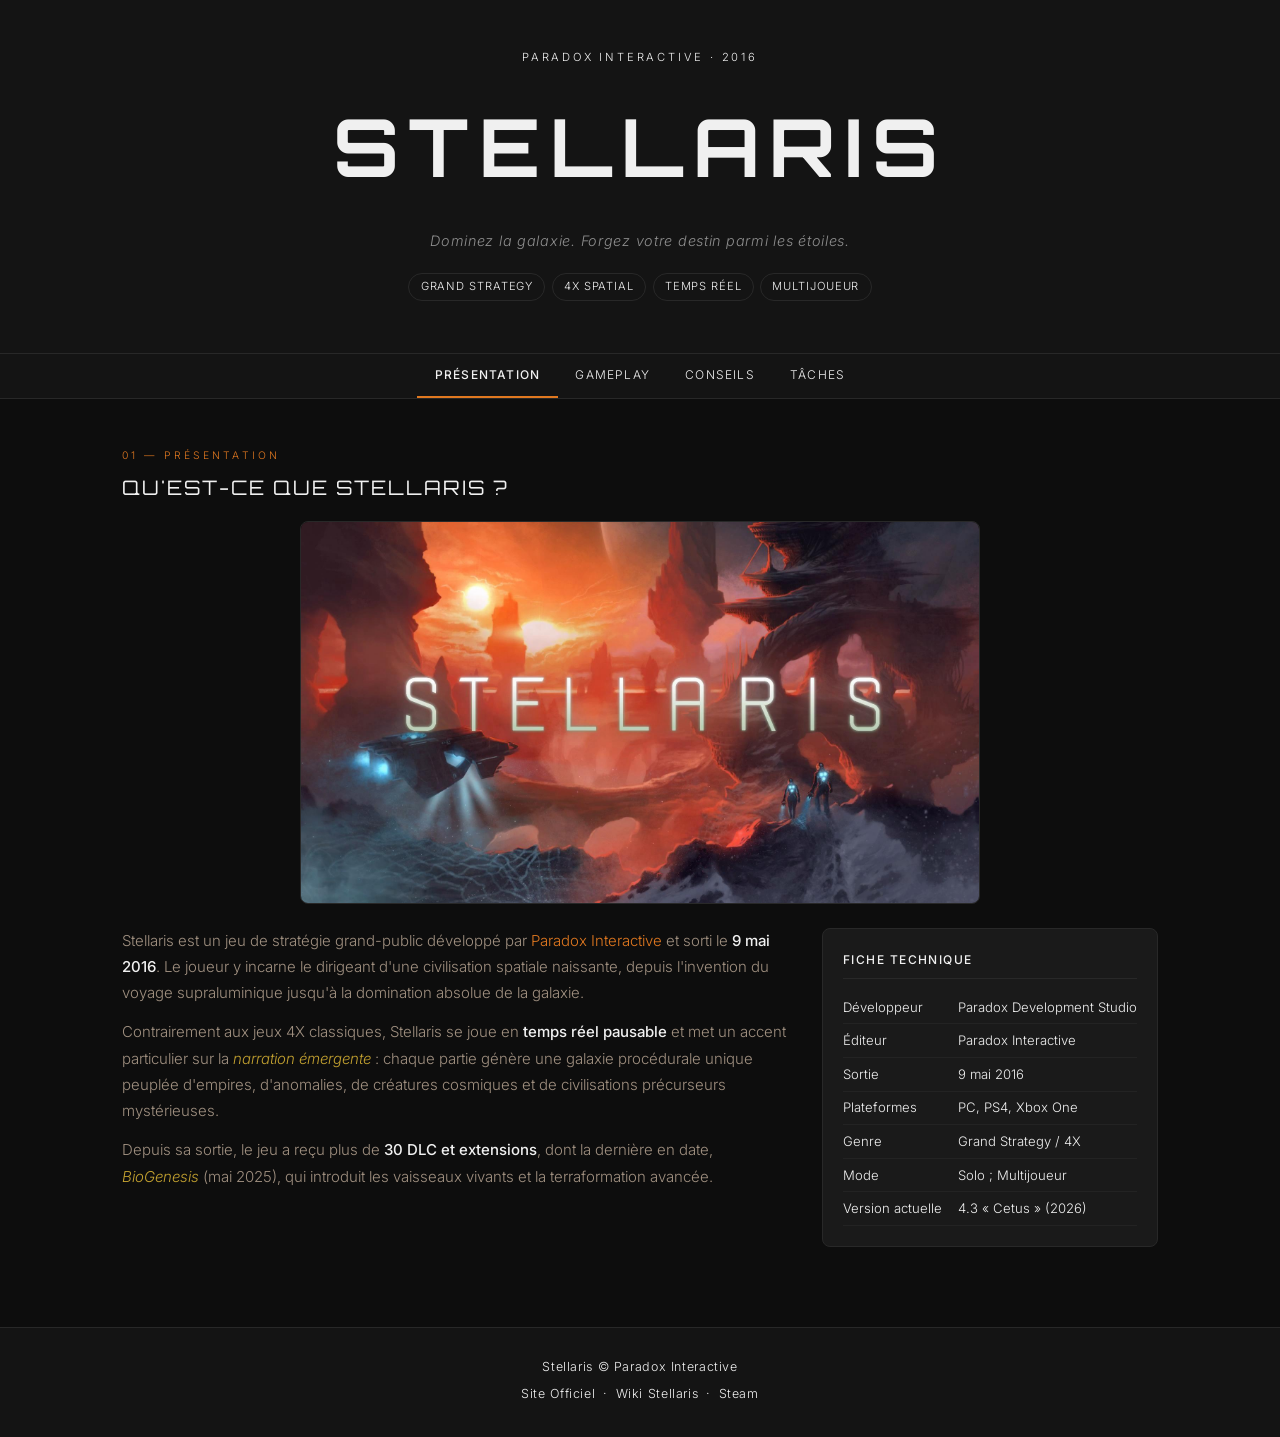
==== commit a9fd5908: "V6" ====
--- a/TP1/index.html
+++ b/TP1/index.html
@@ -25,6 +25,7 @@
         <a href="index.html" class="active">Présentation</a>
         <a href="gameplay.html">Gameplay</a>
         <a href="conseils.html">Conseils</a>
+        <a href="todo.html">Tâches</a>
     </nav>
 </header>
 
--- a/TP1/style.css
+++ b/TP1/style.css
@@ -1,300 +1,168 @@
-@import url('https://fonts.googleapis.com/css2?family=Orbitron:wght@400;600;700;900&family=Exo+2:ital,wght@0,200;0,300;0,400;0,600;1,300&display=swap');
+@import url('https://fonts.googleapis.com/css2?family=Orbitron:wght@400;700&family=Inter:wght@300;400;500&display=swap');
 
 :root {
-    --bg-void:     #0a0804;   
-    --bg-deep:     #100c06;
-    --bg-mid:      #1a1108;   
-    --bg-card:     #1e1409;   
-    --bg-card-alt: #150f07;
-
-    --orange:      #e8820a;   
-    --amber:       #c96d08;   
-    --gold:        #d4a017;   
-    --gold-dim:    #8a6610;   
-    --gold-bright: #f0c040;   
-
-    --red-dark:    #7a1e10;   
-    --red-mid:     #b03020;  
-    --green-dim:   #3a6020;   
-    --green:       #5a9030;   
-    --purple-dim:  #3a1840;   
-    --steel:       #4a5060;   
-
-    --text:        #c8b080;  
-    --text-dim:    #7a6040; 
-    --text-bright: #f0ddb0;   
-    --text-muted:  #504030;   
-
-    --border:      rgba(200, 120, 20, 0.22);   
-    --border-gold: rgba(212, 160, 23, 0.40);   
-    --border-dark: rgba(150, 90, 15, 0.15);    
-
-    --glow-orange: 0 0 20px rgba(232, 130, 10, 0.35);
-    --glow-gold:   0 0 18px rgba(212, 160, 23, 0.30);
-    --glow-red:    0 0 18px rgba(180, 40, 20, 0.30);
-
-    --radius:      10px;
-    --radius-sm:   6px;
-    --max-w:       900px;
+    --bg:        #0d0d0d;
+    --surface:   #141414;
+    --surface2:  #1a1a1a;
+    --border:    #282828;
+    --accent:    #e07820;
+    --accent2:   #c4a230;
+    --text:      #a09080;
+    --text-hi:   #f0f0f0;
+    --text-lo:   #f0f0f0;
+    --red:       #c03828;
+    --radius:    8px;
+    --max-w:     1100px;
 }
 
 *, *::before, *::after { box-sizing: border-box; margin: 0; padding: 0; }
 html { scroll-behavior: smooth; }
 
 body {
-    font-family: 'Exo 2', sans-serif;
+    font-family: 'Inter', sans-serif;
     font-weight: 300;
-    font-size: 16px;
-    line-height: 1.8;
-    background-color: var(--bg-void);
+    font-size: 15px;
+    line-height: 1.75;
+    background: var(--bg);
     color: var(--text);
-    overflow-x: hidden;
-}
-
-body::before {
-    content: '';
-    position: fixed;
-    inset: 0;
-    z-index: -1;
-    background-image:
-        radial-gradient(1px 1px at  5%  8%,  rgba(255,220,160,.7) 0%, transparent 100%),
-        radial-gradient(1px 1px at 14% 40%,  rgba(255,200,120,.4) 0%, transparent 100%),
-        radial-gradient(1px 1px at 22% 72%,  rgba(255,230,180,.5) 0%, transparent 100%),
-        radial-gradient(1px 1px at 37% 15%,  rgba(255,210,140,.6) 0%, transparent 100%),
-        radial-gradient(1px 1px at 48% 88%,  rgba(255,200,120,.3) 0%, transparent 100%),
-        radial-gradient(1px 1px at 61% 33%,  rgba(255,230,170,.5) 0%, transparent 100%),
-        radial-gradient(1px 1px at 73% 60%,  rgba(255,210,140,.4) 0%, transparent 100%),
-        radial-gradient(1px 1px at 84%  5%,  rgba(255,220,160,.6) 0%, transparent 100%),
-        radial-gradient(1px 1px at 92% 78%,  rgba(255,200,120,.3) 0%, transparent 100%),
-        radial-gradient(2px 2px at 28% 52%,  rgba(240,180, 80,.25) 0%, transparent 100%),
-        radial-gradient(2px 2px at 55% 20%,  rgba(240,190, 90,.3)  0%, transparent 100%),
-        radial-gradient(2px 2px at 80% 45%,  rgba(240,180, 80,.25) 0%, transparent 100%),
-        radial-gradient(ellipse at 50%   0%, rgba(120, 40,  5, .5)  0%, transparent 65%),
-        radial-gradient(ellipse at 80%  50%, rgba( 80, 20,  5, .25) 0%, transparent 50%),
-        radial-gradient(ellipse at 20%  70%, rgba( 60, 15,  5, .2)  0%, transparent 50%);
-    background-color: var(--bg-void);
-}
-
-a { color: var(--orange); text-decoration: none; transition: color .2s; }
-a:hover { color: var(--gold-bright); }
+}
+
+a { color: var(--accent); text-decoration: none; }
+a:hover { color: var(--accent2); }
+
+h1 {
+    font-family: 'Orbitron', sans-serif;
+    font-weight: 700;
+    font-size: clamp(2.5rem, 9vw, 5rem);
+    letter-spacing: .12em;
+    color: var(--text-hi);
+}
 
 h2 {
     font-family: 'Orbitron', sans-serif;
-    font-weight: 700;
-    font-size: clamp(1.2rem, 3vw, 1.5rem);
+    font-weight: 400;
+    font-size: clamp(1rem, 2.5vw, 1.25rem);
     letter-spacing: .1em;
     text-transform: uppercase;
-    color: var(--text-bright);
-    margin-bottom: 1.2rem;
+    color: var(--text-hi);
+    margin-bottom: 1rem;
 }
 
 h3 {
-    font-family: 'Exo 2', sans-serif;
-    font-weight: 600;
-    font-size: 1rem;
-    color: var(--orange);
-    margin-bottom: .5rem;
-}
-
-p { margin-bottom: .85rem; }
-strong { color: var(--text-bright); font-weight: 600; }
-em { color: var(--gold-bright); font-style: italic; }
-
-.section-img {
-    width: 100%;
-    max-width: 600px;
-    height: auto;
-    border-radius: var(--radius);
-    border: 1px solid var(--border);
-    margin: 0 auto 1.5rem;
-    display: block;
-    box-shadow: 0 0 30px rgba(180, 90, 10, 0.2);
-    transition: transform .3s ease, box-shadow .3s ease;
-}
-.section-img:hover {
-    transform: scale(1.02);
-    box-shadow: var(--glow-orange);
-}
+    font-size: .9rem;
+    font-weight: 500;
+    color: var(--accent);
+    margin-bottom: .4rem;
+    letter-spacing: .03em;
+}
+
+p { margin-bottom: .8rem; }
+strong { color: var(--text-hi); font-weight: 500; }
+em { color: var(--accent2); font-style: italic; }
 
 header {
-    position: relative;
-    overflow: hidden;
-    background: linear-gradient(180deg, rgba(30, 10, 2, .95) 0%, var(--bg-void) 100%);
     border-bottom: 1px solid var(--border);
     text-align: center;
-    padding: 0;
-}
-
-.header-bg {
-    position: absolute;
-    inset: 0;
-    background:
-        radial-gradient(ellipse at 50% 20%, rgba(180, 60,  5, .4) 0%, transparent 65%),
-        radial-gradient(ellipse at 20% 70%, rgba(120, 30,  5, .2) 0%, transparent 50%),
-        radial-gradient(ellipse at 80% 40%, rgba(100, 40, 10, .2) 0%, transparent 50%);
-    z-index: 0;
-}
-
-.header-bg::after {
-    content: '';
-    position: absolute;
-    inset: 0;
-    background-image:
-        repeating-linear-gradient(0deg,  transparent, transparent 39px, rgba(200, 100, 10, .04) 40px),
-        repeating-linear-gradient(90deg, transparent, transparent 59px, rgba(200, 100, 10, .04) 60px);
-    opacity: .7;
-}
+    background: var(--surface);
+}
+
+.header-bg { display: none; }
 
 .header-content {
-    position: relative;
-    z-index: 1;
-    padding: 3.5rem 2rem 2rem;
+    padding: 3rem 2rem 1.5rem;
     max-width: var(--max-w);
     margin: 0 auto;
 }
 
 .header-studio {
-    font-size: .75rem;
+    font-size: .7rem;
     letter-spacing: .25em;
     text-transform: uppercase;
-    color: var(--text-dim);
+    color: var(--text-lo);
     margin-bottom: .5rem;
 }
 
-h1 {
-    font-family: 'Orbitron', sans-serif;
-    font-weight: 900;
-    font-size: clamp(3rem, 10vw, 6rem);
-    letter-spacing: .15em;
-    text-transform: uppercase;
-    line-height: 1;
-    margin-bottom: 1rem;
-
-    background: linear-gradient(135deg,
-        #ffe8a0  0%,
-        #f0c040 30%,
-        #e8820a 60%,
-        #c04010 85%,
-        #7a2008 100%);
-    -webkit-background-clip: text;
-    -webkit-text-fill-color: transparent;
-    background-clip: text;
-    filter: drop-shadow(0 0 28px rgba(220, 100, 10, .55));
-
-    animation: titleIn .9s ease both;
-}
-
-@keyframes titleIn {
-    from { opacity: 0; transform: translateY(-20px) scale(.96); }
-    to   { opacity: 1; transform: translateY(0)     scale(1); }
-}
-
 .header-tagline {
-    font-size: clamp(.85rem, 2.5vw, 1.1rem);
-    font-weight: 200;
-    color: var(--text-dim);
-    letter-spacing: .08em;
-    margin-bottom: 1.5rem;
+    font-size: .9rem;
+    font-weight: 300;
+    color: var(--text-hi);
+    letter-spacing: .05em;
+    margin: .75rem 0 1.25rem;
     font-style: italic;
+    opacity: .55;
 }
 
 .header-badges {
     display: flex;
     flex-wrap: wrap;
-    gap: .5rem;
+    gap: .4rem;
     justify-content: center;
-    margin-bottom: 2rem;
+    margin-bottom: 1.75rem;
 }
 
 .badge {
-    padding: .25rem .85rem;
+    padding: .2rem .7rem;
     border: 1px solid var(--border);
     border-radius: 2rem;
-    font-size: .75rem;
-    letter-spacing: .1em;
-    text-transform: uppercase;
-    color: var(--text-dim);
-    background: rgba(150, 60, 5, .1);
+    font-size: .7rem;
+    letter-spacing: .08em;
+    text-transform: uppercase;
+    color: var(--text-lo);
 }
 
 nav {
-    position: relative;
-    z-index: 1;
     display: flex;
     flex-wrap: wrap;
     justify-content: center;
     border-top: 1px solid var(--border);
-    background: rgba(8, 5, 2, .75);
-    backdrop-filter: blur(10px);
 }
 
 nav a {
-    padding: .75rem 1.2rem;
-    font-size: .8rem;
+    padding: .65rem 1.1rem;
+    font-size: .75rem;
     letter-spacing: .1em;
     text-transform: uppercase;
-    color: var(--text-dim);
-    transition: color .2s, background .2s, border-color .2s;
+    color: var(--text-lo);
     border-bottom: 2px solid transparent;
-    position: relative;
-}
-
-nav a:hover {
-    color: var(--orange);
-    background: rgba(200, 80, 10, .07);
-    border-bottom-color: var(--orange);
-}
-
-nav a.active {
-    color: var(--gold-bright);
-    background: rgba(200, 100, 10, .1);
-    border-bottom-color: var(--gold-bright);
-    font-weight: 600;
-}
+    transition: color .15s, border-color .15s;
+}
+
+nav a:hover { color: var(--accent); border-bottom-color: var(--accent); }
+nav a.active { color: var(--text-hi); border-bottom-color: var(--accent); font-weight: 500; }
 
 main {
     max-width: var(--max-w);
     margin: 0 auto;
-    padding: 2rem 1.5rem 4rem;
+    padding: 3rem 2rem 5rem;
+}
+
+section {
+    padding: 0;
+    margin-bottom: 0;
+}
+
+section + section {
+    margin-top: 4rem;
+    padding-top: 4rem;
+}
+
+.section-label {
+    font-size: .65rem;
+    letter-spacing: .3em;
+    text-transform: uppercase;
+    color: var(--accent);
+    opacity: 1;
+    margin-bottom: .3rem;
+}
+
+.section-img {
     width: 100%;
-}
-
-section {
-    background: var(--bg-card);
-    border: 1px solid var(--border);
-    border-radius: var(--radius);
-    padding: 2.5rem;
-    margin-bottom: 2rem;
-    position: relative;
-    overflow: hidden;
-    animation: sectionIn .6s ease both;
-}
-
-section::before {
-    content: '';
-    position: absolute;
-    top: 0; left: 0; right: 0;
-    height: 2px;
-    background: linear-gradient(90deg, transparent, var(--orange), var(--gold-bright), var(--orange), transparent);
-    opacity: .6;
-}
-
-@keyframes sectionIn {
-    from { opacity: 0; transform: translateY(16px); }
-    to   { opacity: 1; transform: translateY(0); }
-}
-
-section:nth-child(1) { animation-delay: .05s; }
-section:nth-child(2) { animation-delay: .1s; }
-section:nth-child(3) { animation-delay: .15s; }
-
-.section-label {
-    font-size: .7rem;
-    letter-spacing: .3em;
-    text-transform: uppercase;
-    color: var(--amber);
-    opacity: .7;
-    margin-bottom: .4rem;
+    max-width: 680px;
+    height: auto;
+    border-radius: var(--radius);
+    border: 1px solid var(--border);
+    margin: 0 auto 1.5rem;
+    display: block;
 }
 
 .two-col {
@@ -305,192 +173,143 @@
 }
 
 .info-card {
-    background: var(--bg-mid);
-    border: 1px solid var(--border-gold);
-    border-radius: var(--radius-sm);
-    padding: 1.25rem 1.5rem;
-    min-width: 260px;
-    box-shadow: var(--glow-gold);
+    background: var(--surface2);
+    border: 1px solid var(--border);
+    border-radius: var(--radius);
+    padding: 1.25rem;
+    min-width: 240px;
 }
 
 .info-card h3 {
-    color: var(--gold-bright);
-    font-family: 'Orbitron', sans-serif;
-    font-size: .8rem;
-    letter-spacing: .15em;
-    text-transform: uppercase;
-    margin-bottom: .85rem;
-    border-bottom: 1px solid var(--border-gold);
+    color: var(--text-hi);
+    font-size: .75rem;
+    letter-spacing: .12em;
+    text-transform: uppercase;
+    margin-bottom: .75rem;
     padding-bottom: .5rem;
+    border-bottom: 1px solid var(--border);
 }
 
 .info-table { width: 100%; border-collapse: collapse; }
 .info-table td {
-    padding: .35rem 0;
-    font-size: .85rem;
-    border-bottom: 1px solid rgba(200, 120, 10, .08);
-}
-.info-table td:first-child { color: var(--text-dim);    padding-right: 1rem; white-space: nowrap; }
-.info-table td:last-child  { color: var(--text-bright); }
+    padding: .3rem 0;
+    font-size: .82rem;
+    border-bottom: 1px solid rgba(255,255,255,.04);
+}
+.info-table td:first-child { color: var(--text-lo); padding-right: 1rem; white-space: nowrap; }
+.info-table td:last-child  { color: var(--text-hi); }
 
 .pilier-grid {
     display: grid;
-    grid-template-columns: repeat(auto-fit, minmax(240px, 1fr));
-    gap: 1rem;
-    margin: 1.5rem 0;
+    grid-template-columns: repeat(auto-fit, minmax(230px, 1fr));
+    gap: .75rem;
+    margin: 1.25rem 0;
 }
 
 .pilier {
-    background: var(--bg-mid);
-    border: 1px solid var(--border-dark);
-    border-left: 2px solid var(--amber);
-    border-radius: var(--radius-sm);
-    padding: 1.25rem;
-    transition: border-color .25s, transform .25s, box-shadow .25s;
-}
-
-.pilier:hover {
-    border-color: var(--orange);
-    border-left-color: var(--gold-bright);
-    transform: translateY(-3px);
-    box-shadow: var(--glow-orange);
-}
-
-.pilier-icon {
-    font-size: 1.8rem;
-    margin-bottom: .5rem;
-    display: block;
+    background: var(--surface2);
+    border: 1px solid var(--border);
+    border-radius: var(--radius);
+    padding: 1rem;
 }
 
 .pilier h3 {
-    font-family: 'Orbitron', sans-serif;
-    font-size: .85rem;
-    letter-spacing: .08em;
-    text-transform: uppercase;
-    margin-bottom: .5rem;
-    color: var(--gold-bright);
-}
-
-.pilier p { font-size: .88rem; color: var(--text); margin: 0; }
+    font-size: .8rem;
+    letter-spacing: .06em;
+    text-transform: uppercase;
+    color: var(--text-hi);
+    margin-bottom: .4rem;
+}
+
+.pilier p { font-size: .85rem; color: var(--text); margin: 0; }
 
 .highlight-box {
     display: flex;
-    gap: 1rem;
+    gap: .85rem;
     align-items: flex-start;
-    background: rgba(160, 80, 5, .07);
-    border: 1px solid rgba(200, 120, 10, .25);
-    border-left: 3px solid var(--orange);
-    border-radius: var(--radius-sm);
-    padding: 1rem 1.25rem;
-    margin-top: 1.5rem;
-}
-
-.highlight-icon { font-size: 1.4rem; flex-shrink: 0; line-height: 1.6; }
-.highlight-box p { margin: 0; font-size: .9rem; }
+    background: var(--surface2);
+    border: 1px solid var(--border);
+    border-radius: var(--radius);
+    padding: .9rem 1.1rem;
+    margin-top: 1.25rem;
+}
+.highlight-icon { font-size: 1.2rem; flex-shrink: 0; line-height: 1.6; }
+.highlight-box p { margin: 0; font-size: .875rem; }
 
 .civ-grid {
     display: grid;
-    grid-template-columns: repeat(auto-fit, minmax(280px, 1fr));
-    gap: 1rem;
-    margin-top: 1.5rem;
+    grid-template-columns: repeat(auto-fit, minmax(260px, 1fr));
+    gap: .75rem;
+    margin-top: 1.25rem;
 }
 
 .civ-block {
-    background: var(--bg-mid);
-    border: 1px solid var(--border-dark);
-    border-radius: var(--radius-sm);
-    padding: 1.25rem;
+    background: var(--surface2);
+    border: 1px solid var(--border);
+    border-radius: var(--radius);
+    padding: 1rem;
 }
 
 .civ-block h3 {
-    font-family: 'Orbitron', sans-serif;
-    font-size: .85rem;
+    font-size: .8rem;
     letter-spacing: .06em;
     text-transform: uppercase;
-    margin-bottom: .75rem;
-    color: var(--gold-bright);
+    color: var(--text-hi);
+    margin-bottom: .6rem;
 }
 
 .civ-block ul { list-style: none; padding: 0; }
 .civ-block ul li {
-    padding: .3rem 0 .3rem 1.2rem;
+    padding: .25rem 0 .25rem 1rem;
     position: relative;
-    font-size: .88rem;
-    border-bottom: 1px solid rgba(200, 100, 10, .06);
+    font-size: .85rem;
+    border-bottom: 1px solid rgba(255,255,255,.03);
 }
 .civ-block ul li::before {
-    content: '▹';
+    content: '›';
     position: absolute;
     left: 0;
-    color: var(--amber);
-    font-size: .8rem;
-    top: .3rem;
-}
-.civ-block ul li strong { color: var(--gold-bright); }
-.civ-block ul li em     { color: var(--orange); }
+    color: var(--accent);
+}
 
 .ascension-grid {
     display: grid;
-    grid-template-columns: repeat(auto-fit, minmax(200px, 1fr));
-    gap: 1rem;
-    margin: 1.5rem 0;
+    grid-template-columns: repeat(auto-fit, minmax(195px, 1fr));
+    gap: .75rem;
+    margin: 1.25rem 0;
 }
 
 .asc-card {
-    border: 1px solid var(--border-dark);
-    border-radius: var(--radius-sm);
-    padding: 1.25rem;
-    transition: transform .25s, box-shadow .25s;
-    position: relative;
-    overflow: hidden;
-}
-
-.asc-card::after {
-    content: '';
-    position: absolute;
-    inset: 0;
-    opacity: .04;
-    background: radial-gradient(ellipse at 50% 0%, rgba(255,180,60,1) 0%, transparent 70%);
-    pointer-events: none;
-}
-
-.asc-card:hover { transform: translateY(-4px); }
-
-.asc-bio   { background: linear-gradient(160deg, #12100a, #0e1a08); border-color: rgba(80,140, 30,.35); }
-.asc-synth { background: linear-gradient(160deg, #12100a, #0d1018); border-color: rgba(60, 80,130,.35); }
-.asc-psi   { background: linear-gradient(160deg, #12100a, #160a1a); border-color: rgba(130, 40,160,.35); }
-.asc-cyber { background: linear-gradient(160deg, #12100a, #1a1205); border-color: rgba(200,120, 20,.4); }
-
-.asc-bio:hover   { box-shadow: 0 0 22px rgba( 80,140, 30,.3); }
-.asc-synth:hover { box-shadow: 0 0 22px rgba( 60, 80,130,.3); }
-.asc-psi:hover   { box-shadow: 0 0 22px rgba(130, 40,160,.3); }
-.asc-cyber:hover { box-shadow: var(--glow-orange); }
-
-.asc-header { display: flex; align-items: center; gap: .6rem; margin-bottom: .75rem; }
-.asc-icon   { font-size: 1.5rem; }
-
-.asc-bio   h3 { color: #6ab830; }
-.asc-synth h3 { color: #7890c8; }
-.asc-psi   h3 { color: #c060e0; }
-.asc-cyber h3 { color: var(--gold-bright); }
-
-.asc-card p { font-size: .875rem; margin-bottom: 1rem; }
+    background: var(--surface2);
+    border: 1px solid var(--border);
+    border-radius: var(--radius);
+    padding: 1.1rem;
+}
+
+.asc-header { margin-bottom: .6rem; }
+.asc-bio   h3 { color: #6aaa30; }
+.asc-synth h3 { color: #6888c0; }
+.asc-psi   h3 { color: #a855cc; }
+.asc-cyber h3 { color: var(--accent2); }
+
+.asc-card p { font-size: .85rem; margin-bottom: .85rem; }
 
 .asc-stat {
     display: flex;
     align-items: center;
-    gap: .6rem;
-    margin-bottom: .35rem;
-    font-size: .75rem;
-    color: var(--text-dim);
-}
-.asc-stat > span:first-child { width: 70px; flex-shrink: 0; }
+    gap: .5rem;
+    margin-bottom: .3rem;
+    font-size: .72rem;
+    color: var(--text-hi);
+    opacity: 1;
+}
+.asc-stat > span:first-child { width: 65px; flex-shrink: 0; }
 
 .stat-bar {
     flex: 1;
-    height: 4px;
+    height: 3px;
     border-radius: 2px;
-    background: rgba(200, 100, 10, .12);
+    background: rgba(255,255,255,.08);
     position: relative;
     overflow: hidden;
 }
@@ -499,118 +318,103 @@
     position: absolute;
     left: 0; top: 0; bottom: 0;
     width: var(--pct);
-    background: linear-gradient(90deg, var(--amber), var(--gold-bright));
+    background: var(--accent);
     border-radius: 2px;
-    transition: width .8s ease;
-}
-
-.crise-list { display: flex; flex-direction: column; gap: .85rem; margin-top: 1.5rem; }
+}
+
+.crise-list { display: flex; flex-direction: column; gap: .65rem; margin-top: 1.25rem; }
 
 .crise {
-    background: var(--bg-mid);
-    border: 1px solid rgba(120, 20, 10, .3);
-    border-left: 3px solid rgba(180, 40, 20, .6);
-    border-radius: var(--radius-sm);
-    padding: 1rem 1.25rem;
-    transition: border-color .2s, box-shadow .2s;
-}
-
-.crise:hover {
-    border-left-color: #cc3020;
-    box-shadow: -4px 0 16px rgba(180, 40, 20, .2);
+    background: var(--surface2);
+    border: 1px solid var(--border);
+    border-radius: var(--radius);
+    padding: .9rem 1.1rem;
 }
 
 .crise-name {
-    font-family: 'Orbitron', sans-serif;
-    font-size: .85rem;
-    letter-spacing: .06em;
-    text-transform: uppercase;
-    color: #d04030;
-    margin-bottom: .5rem;
-}
-
-.crise p { font-size: .88rem; margin: 0; }
+    font-size: .82rem;
+    letter-spacing: .05em;
+    text-transform: uppercase;
+    color: #cc3828;
+    margin-bottom: .4rem;
+    font-weight: 500;
+}
+
+.crise p { font-size: .85rem; margin: 0; }
 
 .dlc-grid {
     display: grid;
-    grid-template-columns: repeat(auto-fit, minmax(250px, 1fr));
-    gap: 1rem;
-    margin-top: 1.5rem;
+    grid-template-columns: repeat(auto-fit, minmax(235px, 1fr));
+    gap: .75rem;
+    margin-top: 1.25rem;
 }
 
 .dlc-card {
-    background: var(--bg-mid);
-    border: 1px solid var(--border-dark);
-    border-radius: var(--radius-sm);
-    padding: 1.25rem;
-    position: relative;
-    transition: transform .25s, border-color .25s, box-shadow .25s;
-}
-.dlc-card:hover { transform: translateY(-3px); }
-
-.dlc-must       { border-top: 2px solid var(--gold-bright); }
-.dlc-recommande { border-top: 2px solid var(--amber); }
-.dlc-nouveau    { border-top: 2px solid #6ab830; }
-
-.dlc-must:hover       { box-shadow: var(--glow-gold);   border-color: var(--border-gold); }
-.dlc-recommande:hover { box-shadow: var(--glow-orange); }
-.dlc-nouveau:hover    { box-shadow: 0 0 20px rgba(100, 180, 40, .25); }
+    background: var(--surface2);
+    border: 1px solid var(--border);
+    border-radius: var(--radius);
+    padding: 1.1rem;
+}
 
 .dlc-tier {
     display: inline-block;
-    font-size: .65rem;
-    letter-spacing: .15em;
-    text-transform: uppercase;
-    padding: .15rem .5rem;
-    border-radius: 2px;
-    margin-bottom: .6rem;
-}
-.dlc-must .dlc-tier       { background: rgba(212,160,23,.15); color: var(--gold-bright);  border: 1px solid var(--border-gold); }
-.dlc-recommande .dlc-tier { background: rgba(200,100,10,.12); color: var(--orange);        border: 1px solid var(--border); }
-.dlc-nouveau .dlc-tier    { background: rgba(90,150,30,.12);  color: #7acc40;             border: 1px solid rgba(90,150,30,.3); }
-
-.dlc-card h3 { color: var(--text-bright); font-family: 'Orbitron', sans-serif; font-size: .85rem; margin-bottom: .5rem; }
-.dlc-card p  { font-size: .875rem; margin: 0; }
+    font-size: .62rem;
+    letter-spacing: .12em;
+    text-transform: uppercase;
+    padding: .12rem .45rem;
+    border-radius: 3px;
+    margin-bottom: .5rem;
+    border: 1px solid var(--border);
+}
+
+.dlc-must .dlc-tier       { color: var(--accent2);  border-color: rgba(196,162,48,.3); }
+.dlc-recommande .dlc-tier { color: var(--accent);   border-color: rgba(224,120,32,.3); }
+.dlc-nouveau .dlc-tier    { color: #7ac040;          border-color: rgba(90,144,48,.3); }
+
+.dlc-card h3 { color: var(--text-hi); font-size: .85rem; margin-bottom: .4rem; font-family: inherit; }
+.dlc-card p  { font-size: .85rem; margin: 0; }
 
 .tips-grid {
     display: grid;
-    grid-template-columns: repeat(auto-fit, minmax(240px, 1fr));
-    gap: 1rem;
-    margin-top: 1.5rem;
+    grid-template-columns: repeat(auto-fit, minmax(230px, 1fr));
+    gap: .75rem;
+    margin-top: 1.25rem;
 }
 
 .tip {
-    background: var(--bg-mid);
-    border: 1px solid var(--border-dark);
-    border-radius: var(--radius-sm);
-    padding: 1.25rem;
-    transition: border-color .25s, transform .25s;
-}
-.tip:hover { border-color: var(--orange); transform: translateY(-3px); }
+    background: var(--surface2);
+    border: 1px solid var(--border);
+    border-radius: var(--radius);
+    padding: 1.1rem;
+}
 
 .tip-num {
     display: block;
     font-family: 'Orbitron', sans-serif;
-    font-size: 1.4rem;
-    font-weight: 900;
-    color: rgba(220, 120, 10, .18);
+    font-size: 1.2rem;
+    font-weight: 700;
+    color: rgba(255,255,255,1);
     line-height: 1;
-    margin-bottom: .3rem;
-}
-.tip h3 { color: var(--text-bright); font-size: .9rem; margin-bottom: .4rem; }
-.tip p  { font-size: .875rem; margin: 0; }
+    margin-bottom: .25rem;
+}
+.tip h3 { color: var(--text-hi); font-size: .88rem; margin-bottom: .35rem; }
+.tip p  { font-size: .85rem; margin: 0; }
 
 footer {
     border-top: 1px solid var(--border);
     text-align: center;
-    padding: 2rem 1.5rem;
-    background: var(--bg-void);
-    color: var(--text-dim);
-    font-size: .8rem;
+    padding: 1.75rem 1.5rem;
+    background: var(--surface);
+    color: var(--text-lo);
+    font-size: .78rem;
     letter-spacing: .05em;
 }
-footer p { margin-bottom: .4rem; }
-.footer-links a { color: var(--text-dim); margin: 0 .25rem; }
-.footer-links a:hover { color: var(--orange); }
-
-
+footer p { margin-bottom: .3rem; }
+.footer-links a { color: var(--text-lo); margin: 0 .2rem; }
+.footer-links a:hover { color: var(--accent); }
+
+@media (max-width: 1024px) {
+    .two-col { grid-template-columns: 1fr; }
+    .info-card { min-width: unset; }
+    main { padding: 2rem 1.25rem 4rem; }
+}
